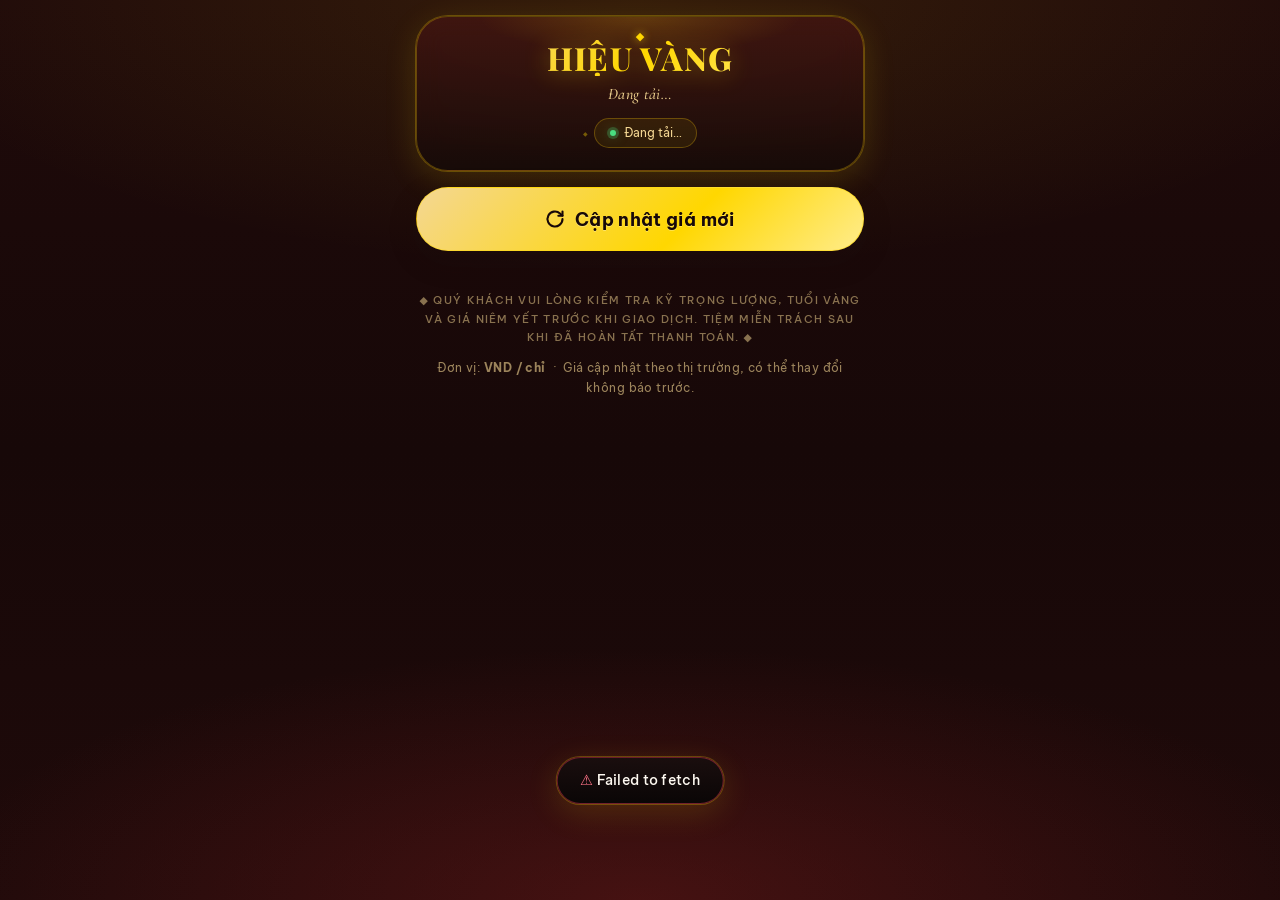
==== index.html @ 6af1dad2 "Initial commit: bảng giá vàng TV Đại Tín Co-Authored-By: Claude Sonnet 4.6 <noreply@anthropic.com>" ====
<!DOCTYPE html>
<html lang="vi">
<head>
  <meta charset="UTF-8">
  <meta name="viewport" content="width=device-width,initial-scale=1,viewport-fit=cover">
  <meta name="theme-color" content="#1A0E0E">
  <title>Bảng giá vàng</title>
  <link rel="preconnect" href="https://fonts.googleapis.com">
  <link rel="preconnect" href="https://fonts.gstatic.com" crossorigin>
  <link rel="stylesheet" href="https://fonts.googleapis.com/css2?family=Be+Vietnam+Pro:wght@400;500;600;700&family=Playfair+Display:wght@600;700;800;900&family=Lora:wght@500;600;700&family=Cormorant+Garamond:ital,wght@0,500;0,600;0,700;1,400;1,500;1,600&display=swap">
  <link rel="stylesheet" href="style.css">
  <style>
    /* Public refresh button — sticky, vừa tay */
    .public-refresh {
      position: sticky;
      bottom: 1rem;
      width: 100%;
      max-width: 480px;
      margin: 1rem auto 0;
      z-index: 5;
    }
    .public-refresh .btn {
      box-shadow: var(--shadow-lg);
    }
    .btn.is-loading svg { animation: spin 1s linear infinite; }
    .btn svg { width: 20px; height: 20px; }
  </style>
</head>
<body class="public-page">
  <div id="public-root" class="public">
    <header class="public__header">
      <h1 class="public__shop-name">HIỆU VÀNG</h1>
      <div class="public__tagline">Đang tải…</div>
      <div class="public__address"></div>
      <div class="public__updated">
        <span>Đang tải…</span>
      </div>
    </header>

    <main class="public__list">
      <!-- cards rendered by app.js -->
    </main>

    <div class="public-refresh">
      <button id="refresh-btn" class="btn btn--gold btn--xl" aria-label="Cập nhật giá">
        <svg viewBox="0 0 24 24" fill="none" stroke="currentColor" stroke-width="2.5" stroke-linecap="round" stroke-linejoin="round">
          <path d="M21 12a9 9 0 1 1-3-6.7L21 8"></path>
          <path d="M21 3v5h-5"></path>
        </svg>
        <span>Cập nhật giá mới</span>
      </button>
    </div>

    <footer class="public__footer">
      <p class="public__footer-disclaimer">
        ◆ QUÝ KHÁCH VUI LÒNG KIỂM TRA KỸ TRỌNG LƯỢNG, TUỔI VÀNG VÀ GIÁ NIÊM YẾT TRƯỚC KHI GIAO DỊCH. TIỆM MIỄN TRÁCH SAU KHI ĐÃ HOÀN TẤT THANH TOÁN. ◆
      </p>
      <p>Đơn vị: <strong>VND / chỉ</strong> &nbsp;·&nbsp; Giá cập nhật theo thị trường, có thể thay đổi không báo trước.</p>
    </footer>
  </div>

  <script src="config.js"></script>
  <script src="app.js"></script>
  <script>
    TiemVang.init('public');
  </script>
</body>
</html>
---- style.css ----
/* ===========================================================================
   TIỆM VÀNG — DESIGN TOKENS v2 (WOW edition)
   Style mix: Skeuomorphism gold + Bitcoin DeFi gradient + Exaggerated Minimalism
   Source: UI/UX Pro Max skill
   =========================================================================== */

:root {
  /* ---- Oxblood / Coal (đỏ nhẹ, OLED-friendly) ---- */
  --c-void:       #170808;       /* TV background base — oxblood subtle */
  --c-void-2:     #1F0A0A;       /* lifted void với red undertone */
  --c-coal:       #260D0D;       /* card base on dark */
  --c-onyx:       #2A1010;       /* burgundy hint */
  --c-burgundy:   #4A1414;
  --c-burgundy-glow: #7F1D1D;    /* deeper accent burgundy */

  /* ---- Metallic Gold (5-stop gradient palette) ---- */
  --c-gold-pale:    #F8E8C4;     /* highlight */
  --c-gold-light:   #F4D793;     /* champagne */
  --c-gold:         #FFD700;     /* pure gold */
  --c-gold-rich:    #DAA520;     /* deep gold */
  --c-gold-dark:    #8B6914;     /* burnished */
  --c-gold-shadow:  #4D3A0E;     /* shadow gold */
  --c-rose-gold:    #E8B4A0;     /* red gold accent */

  /* ---- Cream (light mode) ---- */
  --c-cream-50:   #FEF9F1;
  --c-cream-100:  #FAF3E0;
  --c-cream-200:  #F4E8C8;
  --c-ink-900:    #1A0E0E;
  --c-ink-600:    #57463E;
  --c-ink-400:    #8B7B71;

  /* ---- Buy / Sell (vibrant gradients on dark) ---- */
  --c-buy:           #10B981;
  --c-buy-bright:    #34D399;
  --c-buy-pale:      #6EE7B7;
  --c-buy-glow:      rgba(16, 185, 129, 0.45);
  --c-sell:          #F43F5E;
  --c-sell-bright:   #FB7185;
  --c-sell-pale:     #FCA5A5;
  --c-sell-glow:     rgba(244, 63, 94, 0.45);

  /* ---- Borders / surfaces ---- */
  --c-border-gold:   rgba(212, 165, 11, 0.35);
  --c-border-hairline: rgba(255, 215, 0, 0.18);
  --c-border-light:  #E8DCC0;

  /* ---- Spacing ---- */
  --s-1: 0.25rem; --s-2: 0.5rem; --s-3: 0.75rem; --s-4: 1rem;
  --s-5: 1.25rem; --s-6: 1.5rem; --s-8: 2rem; --s-10: 2.5rem;
  --s-12: 3rem; --s-16: 4rem;

  /* ---- Radii ---- */
  --r-sm: 6px; --r-md: 12px; --r-lg: 18px; --r-xl: 24px; --r-2xl: 32px;

  /* ---- Shadows ---- */
  --shadow-sm: 0 1px 2px rgba(26, 14, 14, 0.06);
  --shadow-md: 0 4px 12px rgba(26, 14, 14, 0.08);
  --shadow-lg: 0 10px 30px rgba(26, 14, 14, 0.18);
  --shadow-gold-soft: 0 0 0 1px rgba(255, 215, 0, 0.25), 0 8px 32px rgba(255, 215, 0, 0.15);
  --shadow-gold-strong: 0 0 0 1px rgba(255, 215, 0, 0.4), 0 0 60px rgba(255, 215, 0, 0.25);

  /* ---- Glows ---- */
  --glow-gold:  0 0 24px rgba(255, 215, 0, 0.35), 0 0 48px rgba(255, 215, 0, 0.15);
  --glow-buy:   0 0 24px var(--c-buy-glow);
  --glow-sell:  0 0 24px var(--c-sell-glow);

  /* ---- Motion ---- */
  --ease-out: cubic-bezier(0.16, 1, 0.3, 1);
  --ease-spring: cubic-bezier(0.34, 1.56, 0.64, 1);
  --t-fast: 150ms;
  --t-base: 240ms;
  --t-slow: 480ms;
}

/* ===========================================================================
   GOLD GRADIENT — reusable utility
   =========================================================================== */

.gold-text {
  background: linear-gradient(
    135deg,
    #F4D793 0%,
    #FFD700 25%,
    #DAA520 50%,
    #FFD700 75%,
    #F4D793 100%
  );
  background-size: 200% 200%;
  -webkit-background-clip: text;
  background-clip: text;
  -webkit-text-fill-color: transparent;
  color: transparent;
  animation: goldShimmer 8s ease-in-out infinite;
  filter: drop-shadow(0 2px 8px rgba(255, 215, 0, 0.25));
}

@keyframes goldShimmer {
  0%, 100% { background-position: 0% 50%; }
  50%      { background-position: 100% 50%; }
}

.gold-text-static {
  background: linear-gradient(180deg, #F8E8C4 0%, #FFD700 35%, #DAA520 70%, #8B6914 100%);
  -webkit-background-clip: text;
  background-clip: text;
  -webkit-text-fill-color: transparent;
  color: transparent;
}

.buy-text {
  background: linear-gradient(180deg, #6EE7B7 0%, #34D399 50%, #10B981 100%);
  -webkit-background-clip: text;
  background-clip: text;
  -webkit-text-fill-color: transparent;
  color: transparent;
  filter: drop-shadow(0 0 16px var(--c-buy-glow));
}
.sell-text {
  background: linear-gradient(180deg, #FCA5A5 0%, #FB7185 50%, #F43F5E 100%);
  -webkit-background-clip: text;
  background-clip: text;
  -webkit-text-fill-color: transparent;
  color: transparent;
  filter: drop-shadow(0 0 16px var(--c-sell-glow));
}

/* Filigree gold border — decorative */
.filigree {
  height: 1px;
  background: linear-gradient(
    90deg,
    transparent 0%,
    rgba(255, 215, 0, 0) 5%,
    rgba(255, 215, 0, 0.5) 25%,
    rgba(255, 215, 0, 0.8) 50%,
    rgba(255, 215, 0, 0.5) 75%,
    rgba(255, 215, 0, 0) 95%,
    transparent 100%
  );
  position: relative;
}
.filigree::before,
.filigree::after {
  content: "◆";
  position: absolute;
  top: 50%;
  transform: translateY(-50%);
  color: var(--c-gold);
  font-size: 0.6rem;
  text-shadow: 0 0 8px rgba(255, 215, 0, 0.6);
}
.filigree::before { left: calc(50% - 60px); }
.filigree::after  { left: calc(50% + 52px); }

/* ===========================================================================
   BASE
   =========================================================================== */

* { box-sizing: border-box; }
html { -webkit-text-size-adjust: 100%; }
body {
  margin: 0;
  font-family: "Be Vietnam Pro", system-ui, -apple-system, sans-serif;
  background: var(--c-void);
  color: var(--c-cream-50);
  font-feature-settings: "ss01", "cv11";
  -webkit-font-smoothing: antialiased;
  -moz-osx-font-smoothing: grayscale;
}

.font-display {
  font-family: "Cormorant Garamond", "Be Vietnam Pro", serif;
  letter-spacing: -0.01em;
}

.tabular {
  font-variant-numeric: tabular-nums;
  font-feature-settings: "tnum" 1;
}

/* ===========================================================================
   TV VIEW — luxury dark void + metallic gold drama
   =========================================================================== */

.tv {
  position: relative;
  min-height: 100vh;
  min-height: 100dvh;
  background:
    radial-gradient(ellipse 80% 60% at 50% 0%,   rgba(212, 165, 11, 0.10) 0%, transparent 50%),
    radial-gradient(ellipse 70% 45% at 50% 100%, rgba(127, 29, 29, 0.55) 0%, transparent 65%),
    radial-gradient(ellipse 30% 80% at 0% 50%,   rgba(74, 20, 20, 0.35) 0%, transparent 70%),
    radial-gradient(ellipse 30% 80% at 100% 50%, rgba(74, 20, 20, 0.35) 0%, transparent 70%),
    linear-gradient(180deg, #1F0A0A 0%, var(--c-void) 50%, #1F0A0A 100%);
  color: var(--c-cream-50);
  display: flex;
  flex-direction: column;
  /* sát top: ít padding-top, padding hai bên + bottom thoải mái */
  padding: clamp(0.3rem, 0.8vh, 0.8rem) clamp(1rem, 2.5vw, 2.5rem) clamp(1.2rem, 2.5vh, 2.5rem);
  overflow: hidden;
  isolation: isolate;
}

/* Subtle noise texture overlay for premium "film grain" feel */
.tv::before {
  content: "";
  position: absolute;
  inset: 0;
  background-image: url("data:image/svg+xml;utf8,<svg xmlns='http://www.w3.org/2000/svg' width='200' height='200'><filter id='n'><feTurbulence type='fractalNoise' baseFrequency='0.85' numOctaves='1' stitchTiles='stitch'/><feColorMatrix values='0 0 0 0 1  0 0 0 0 0.85  0 0 0 0 0.4  0 0 0 0.04 0'/></filter><rect width='200' height='200' filter='url(%23n)'/></svg>");
  opacity: 0.6;
  pointer-events: none;
  mix-blend-mode: overlay;
  z-index: -1;
}

/* Decorative gold filigree at top */
.tv::after {
  content: "";
  position: absolute;
  top: clamp(0.5rem, 1vw, 1rem);
  left: 8%;
  right: 8%;
  height: 1px;
  background: linear-gradient(90deg, transparent, rgba(255, 215, 0, 0.4) 50%, transparent);
  z-index: -1;
}

.tv__header {
  display: flex;
  align-items: flex-end;
  justify-content: center;
  padding: clamp(1.2rem, 2.5vh, 2.5rem) clamp(8rem, 14vw, 16rem) clamp(0.4rem, 0.8vh, 0.8rem);
  margin-bottom: clamp(0.3rem, 0.6vh, 0.6rem);
  position: relative;
}

.tv__header::after {
  content: "";
  position: absolute;
  left: 0; right: 0; bottom: 0;
  height: 1px;
  background: linear-gradient(
    90deg,
    transparent 0%,
    rgba(255, 215, 0, 0) 5%,
    rgba(255, 215, 0, 0.6) 50%,
    rgba(255, 215, 0, 0) 95%,
    transparent 100%
  );
}
.tv__header::before {
  content: "◆";
  position: absolute;
  bottom: -7px;
  left: 50%;
  transform: translateX(-50%);
  color: var(--c-gold);
  font-size: 0.85rem;
  background: var(--c-void);
  padding: 0 8px;
  text-shadow: 0 0 12px rgba(255, 215, 0, 0.7);
}

.tv__brand {
  display: flex;
  flex-direction: column;
  align-items: center;
  gap: clamp(0.1rem, 0.4vh, 0.4rem);
  text-align: center;
}
.tv__brand-text {
  display: flex;
  flex-direction: column;
  align-items: center;
  gap: clamp(0.1rem, 0.4vh, 0.4rem);
  position: relative;
}
/* Hào quang vàng phía sau tên hiệu */
.tv__brand-text::before {
  content: "";
  position: absolute;
  top: 50%; left: 50%;
  transform: translate(-50%, -50%);
  width: 110%;
  height: 130%;
  background: radial-gradient(ellipse 70% 60% at 50% 40%,
    rgba(255, 215, 0, 0.18) 0%,
    rgba(255, 180, 0, 0.08) 45%,
    transparent 75%);
  pointer-events: none;
  animation: brandHalo 4s ease-in-out infinite;
  z-index: -1;
}
@keyframes brandHalo {
  0%, 100% { opacity: 0.7; transform: translate(-50%, -50%) scale(1); }
  50%       { opacity: 1;   transform: translate(-50%, -50%) scale(1.08); }
}
.tv__logo {
  position: absolute;
  left: clamp(4rem, 8vw, 8rem);
  bottom: clamp(0.5rem, 1vh, 1rem);
  height: clamp(4.5rem, 8.5vw, 9.5rem);
  width: auto;
  filter: drop-shadow(0 0 18px rgba(255, 215, 0, 0.7))
          drop-shadow(0 0 40px rgba(255, 215, 0, 0.3))
          drop-shadow(0 3px 8px rgba(0,0,0,0.5));
  animation: logoFloat 4s ease-in-out infinite;
  transform-origin: center bottom;
}

@keyframes logoFloat {
  0%, 100% { transform: translateY(0px);
              filter: drop-shadow(0 0 18px rgba(255, 215, 0, 0.7))
                      drop-shadow(0 0 40px rgba(255, 215, 0, 0.3))
                      drop-shadow(0 3px 8px rgba(0,0,0,0.5)); }
  50%       { transform: translateY(-6px);
              filter: drop-shadow(0 0 28px rgba(255, 215, 0, 0.95))
                      drop-shadow(0 0 60px rgba(255, 215, 0, 0.45))
                      drop-shadow(0 8px 12px rgba(0,0,0,0.4)); }
}

/* Decorative ornament 2 bên tên hiệu */
.tv__brand-ornament {
  display: flex;
  align-items: center;
  gap: clamp(0.4rem, 1vw, 1.2rem);
  color: var(--c-gold);
  opacity: 0.6;
  margin-top: 0.05rem;
}
.tv__brand-ornament .line {
  width: clamp(30px, 6vw, 80px);
  height: 1px;
  background: linear-gradient(90deg, transparent, var(--c-gold) 50%, transparent);
}
.tv__brand-ornament .star {
  font-size: clamp(0.6rem, 0.8vw, 0.9rem);
  text-shadow: 0 0 8px rgba(255, 215, 0, 0.6);
  letter-spacing: 0.3em;
}

/* Address centered */
.tv__shop-address {
  justify-content: center;
}

.tv__shop-name {
  font-family: "Playfair Display", "Cormorant Garamond", Georgia, serif;
  font-size: clamp(1.6rem, 3.5vw, 4rem);
  font-weight: 800;
  line-height: 1;
  letter-spacing: 0.06em;
  text-transform: uppercase;
  font-feature-settings: "liga" 0, "dlig" 0;
  margin: 0;
  background: linear-gradient(135deg,
    #DAA520 0%,
    #FFD700 15%,
    #FFF8E1 28%,
    #E8B4A0 40%,
    #FFD700 52%,
    #FFFDE0 65%,
    #DAA520 75%,
    #FFD700 88%,
    #FFF8E1 100%);
  background-size: 300% 300%;
  -webkit-background-clip: text;
  background-clip: text;
  -webkit-text-fill-color: transparent;
  color: transparent;
  animation: shopNameColorShimmer 5s ease-in-out infinite;
  filter: drop-shadow(0 0 24px rgba(255, 215, 0, 0.9))
          drop-shadow(0 0 60px rgba(255, 215, 0, 0.45))
          drop-shadow(0 4px 12px rgba(0, 0, 0, 0.5));
}

@keyframes shopNameColorShimmer {
  0%   { background-position: 0% 50%; }
  50%  { background-position: 100% 50%; }
  100% { background-position: 0% 50%; }
}

/* Tagline marquee container */
.tv__shop-tagline {
  overflow: hidden;
  white-space: nowrap;
  width: clamp(12rem, 26vw, 30rem);
  mask-image: linear-gradient(90deg, transparent 0%, black 12%, black 88%, transparent 100%);
  -webkit-mask-image: linear-gradient(90deg, transparent 0%, black 12%, black 88%, transparent 100%);
  margin-top: 0;
}

.tv__tagline-inner {
  display: inline-block;
  white-space: nowrap;
  font-family: "Cormorant Garamond", serif;
  font-style: italic;
  color: var(--c-gold-pale);
  font-size: clamp(1rem, 1.55vw, 1.85rem);
  letter-spacing: 0.06em;
  font-weight: 600;
  text-shadow: 0 0 16px rgba(255, 215, 0, 0.35);
  animation: taglineMarquee 14s linear infinite;
}

@keyframes taglineMarquee {
  0%   { transform: translateX(0%); }
  100% { transform: translateX(-50%); }
}

/* Địa chỉ — nhỏ, sạch */
.tv__shop-address {
  font-family: "Be Vietnam Pro", sans-serif;
  font-size: clamp(0.75rem, 1vw, 1.1rem);
  letter-spacing: 0.16em;
  text-transform: uppercase;
  color: var(--c-gold-pale);
  font-weight: 500;
  opacity: 0.9;
  margin-top: 0.3rem;
  display: flex;
  align-items: center;
  gap: 0.5rem;
  text-shadow: 0 0 12px rgba(255, 215, 0, 0.25);
}
.tv__shop-address::before {
  content: "◆";
  color: var(--c-gold);
  font-size: 0.55em;
  opacity: 0.7;
}

/* Time clock — absolute góc phải dưới */
.tv__time {
  position: absolute;
  bottom: clamp(0.6rem, 1.2vw, 1.2rem);
  right: clamp(1.5rem, 4vw, 4rem);
  text-align: center;
  display: flex;
  flex-direction: column;
  align-items: center;
  gap: 0.2rem;
  padding: 0;
  white-space: nowrap;
}
.tv__time-ornament {
  display: none;
}
.tv__time .value {
  font-family: "Be Vietnam Pro", sans-serif;
  font-size: clamp(1.1rem, 1.6vw, 1.8rem);
  font-weight: 700;
  background: linear-gradient(180deg, #FFEC8B 0%, #FFD700 50%, #DAA520 100%);
  -webkit-background-clip: text;
  background-clip: text;
  -webkit-text-fill-color: transparent;
  font-variant-numeric: tabular-nums;
  filter: drop-shadow(0 0 10px rgba(255, 215, 0, 0.4));
  line-height: 1;
  letter-spacing: 0.05em;
  white-space: nowrap;
}
.tv__time .colon {
  animation: colonBlink 1s step-end infinite;
  -webkit-text-fill-color: #FFD700;
}
@keyframes colonBlink {
  0%, 100% { opacity: 1; }
  50%       { opacity: 0.1; }
}
.tv__time-seconds {
  font-family: "Be Vietnam Pro", sans-serif;
  font-size: 0.55em;
  font-variant-numeric: tabular-nums;
  color: var(--c-gold-light);
  opacity: 0.65;
  letter-spacing: 0.1em;
  vertical-align: super;
  margin-left: 0.15em;
}
.tv__time .label {
  font-family: "Lora", "Cormorant Garamond", serif;
  font-size: clamp(1.1rem, 1.8vw, 2rem);
  font-weight: 600;
  letter-spacing: 0.06em;
  color: var(--c-gold-pale);
  opacity: 0.95;
  text-shadow: 0 0 10px rgba(255, 215, 0, 0.3);
  line-height: 1;
  margin-top: 0.2rem;
  white-space: nowrap;
}

.tv__time-lunar {
  font-family: "Cormorant Garamond", serif;
  font-style: italic;
  font-size: clamp(1.3rem, 2.1vw, 2.4rem);
  font-weight: 700;
  color: var(--c-gold-light);
  opacity: 0.95;
  letter-spacing: 0.05em;
  white-space: nowrap;
  margin-top: 0.15rem;
  text-shadow: 0 0 10px rgba(255, 215, 0, 0.35);
}

/* Column headers — Mua vào / Bán ra centered + highlighted pill */
.tv__col-headers {
  display: grid;
  grid-template-columns: minmax(0, 1.5fr) minmax(0, 0.8fr) minmax(0, 0.8fr);
  column-gap: clamp(1rem, 3vw, 3rem);
  padding: 0 clamp(1.5rem, 3vw, 3rem) 0 clamp(0.5rem, 1.5vw, 1.5rem);
  margin-bottom: clamp(0.3rem, 0.6vh, 0.6rem);
  align-items: center;
}

.tv__col-headers > *:nth-child(1) {
  font-size: clamp(0.75rem, 1.05vw, 1.15rem);
  text-transform: uppercase;
  letter-spacing: 0.25em;
  color: var(--c-gold-light);
  opacity: 0.55;
  font-weight: 500;
}
.tv__col-headers .col-title {
  font-family: "Playfair Display", Georgia, serif;
  font-size: clamp(1.4rem, 2.6vw, 3rem);
  font-weight: 800;
  letter-spacing: 0.2em;
  text-transform: uppercase;
  opacity: 1;
  background: linear-gradient(135deg, #FFF5D6 0%, #FFD700 25%, #FFEC8B 50%, #DAA520 75%, #FFF5D6 100%);
  background-size: 200% 200%;
  -webkit-background-clip: text;
  background-clip: text;
  -webkit-text-fill-color: transparent;
  filter: drop-shadow(0 0 20px rgba(255, 215, 0, 0.8)) drop-shadow(0 2px 8px rgba(255, 215, 0, 0.4));
  animation: goldShimmer 5s ease-in-out infinite;
  text-shadow: none;
}

/* Mua vào / Bán ra — pill highlight centered */
.tv__col-headers .col-pill {
  display: flex;
  align-items: center;
  justify-content: center;
  font-family: "Be Vietnam Pro", sans-serif;
  font-size: clamp(0.95rem, 1.45vw, 1.55rem);
  font-weight: 700;
  text-transform: uppercase;
  letter-spacing: 0.22em;
  padding: clamp(0.25rem, 0.6vw, 0.6rem) clamp(0.5rem, 1vw, 1.1rem);
  border-radius: 999px;
  position: relative;
  overflow: hidden;
}
.tv__col-headers .col-pill::before {
  content: "";
  position: absolute;
  inset: 0;
  opacity: 0.15;
  background: currentColor;
}
.tv__col-headers .col-pill--buy {
  color: var(--c-buy-bright);
  box-shadow: 0 0 24px rgba(52, 211, 153, 0.35),
              inset 0 0 0 1.5px rgba(52, 211, 153, 0.55);
}
.tv__col-headers .col-pill--sell {
  color: var(--c-sell-bright);
  box-shadow: 0 0 24px rgba(251, 113, 133, 0.35),
              inset 0 0 0 1.5px rgba(251, 113, 133, 0.55);
}

/* Rows */
.tv__rows {
  flex: 1;
  display: grid;
  gap: clamp(0.2rem, 0.5vh, 0.5rem);
  align-content: stretch;
}

.tv__row {
  display: grid;
  grid-template-columns: minmax(0, 1.5fr) minmax(0, 0.8fr) minmax(0, 0.8fr);
  column-gap: clamp(1rem, 3vw, 3rem);
  align-items: center;
  padding: clamp(0.35rem, 1vh, 1rem) clamp(1.5rem, 3vw, 3rem) clamp(0.35rem, 1vh, 1rem) clamp(0.5rem, 1.5vw, 1.5rem);
  border-radius: var(--r-md);
  position: relative;
  transition: background var(--t-slow) var(--ease-out);
}
/* Vertical separator between buy/sell cells */
.tv__row > .tv__price-cell:last-child {
  border-left: 1px solid rgba(255, 215, 0, 0.12);
}
/* Alternating rows + subtle gold tint */
.tv__row:nth-child(odd) {
  background: linear-gradient(90deg,
    rgba(212, 165, 11, 0.04) 0%,
    rgba(212, 165, 11, 0.08) 50%,
    rgba(212, 165, 11, 0.04) 100%);
  border: 1px solid rgba(255, 215, 0, 0.06);
}
.tv__row:nth-child(even) {
  border: 1px solid rgba(255, 215, 0, 0.03);
}

/* Wrapper: icon + name */
.tv__product {
  display: flex;
  align-items: center;
  gap: clamp(0.6rem, 1.4vw, 1.5rem);
  min-width: 0;
}
.tv__product-icon {
  flex: 0 0 auto;
  width: clamp(40px, 4vw, 72px);
  height: clamp(40px, 4vw, 72px);
  color: var(--c-gold);
  filter: drop-shadow(0 0 12px rgba(255, 215, 0, 0.35));
  display: flex;
  align-items: center;
  justify-content: center;
}
.tv__product-icon svg { width: 100%; height: 100%; }
.tv__product-info { min-width: 0; }

/* Lora — Vietnamese-safe luxury serif, render OK cho cả caps + mixed */
.tv__product-name {
  font-family: "Times New Roman", Times, serif;
  font-size: clamp(1.5rem, 2.6vw, 3rem);
  font-weight: 600;
  color: var(--c-cream-50);
  line-height: 1.1;
  letter-spacing: 0.005em;
  font-feature-settings: "liga" 0;
}
.tv__product-unit {
  display: block;
  font-family: "Be Vietnam Pro", sans-serif;
  font-size: clamp(0.75rem, 0.95vw, 1.05rem);
  color: var(--c-gold-light);
  font-weight: 400;
  letter-spacing: 0.12em;
  text-transform: uppercase;
  opacity: 0.6;
}

.tv__price-cell {
  display: flex;
  flex-direction: column;
  align-items: center;
  gap: 0.1rem;
}

/* Prices — fit full 9-digit number "7.850.000" */
.tv__price {
  font-family: "Be Vietnam Pro", sans-serif;
  font-variant-numeric: tabular-nums;
  font-feature-settings: "tnum" 1;
  font-size: clamp(1.6rem, 3.2vw, 4.2rem);
  font-weight: 700;
  text-align: center;
  line-height: 1;
  letter-spacing: -0.015em;
  -webkit-background-clip: text;
  background-clip: text;
  -webkit-text-fill-color: transparent;
}
.tv__price--buy {
  background-image: linear-gradient(180deg, #6EE7B7 0%, #34D399 45%, #10B981 100%);
  filter: drop-shadow(0 0 18px var(--c-buy-glow));
}
.tv__price--sell {
  background-image: linear-gradient(180deg, #FCA5A5 0%, #FB7185 45%, #F43F5E 100%);
  filter: drop-shadow(0 0 18px var(--c-sell-glow));
}

.tv__price.flash {
  animation: priceFlash 1s var(--ease-out);
}
@keyframes priceFlash {
  0%   { transform: scale(1); }
  20%  { transform: scale(1.06); filter: drop-shadow(0 0 32px rgba(255, 215, 0, 0.6)); }
  100% { transform: scale(1); }
}

.tv__footer {
  margin-top: clamp(0.3rem, 0.8vh, 0.8rem);
  padding-top: clamp(0.3rem, 0.8vh, 0.8rem);
  display: flex;
  flex-direction: column;
  gap: clamp(0.25rem, 0.6vh, 0.6rem);
  color: var(--c-gold-pale);
  font-size: clamp(0.85rem, 1.1vw, 1.2rem);
  letter-spacing: 0.06em;
  position: relative;
  opacity: 0.9;
  font-weight: 500;
  text-shadow: 0 0 10px rgba(255, 215, 0, 0.2);
}
.tv__footer-row {
  display: flex;
  justify-content: space-between;
  align-items: center;
  padding-right: clamp(3rem, 6vw, 7rem);
}
.tv__footer-disclaimer {
  overflow: hidden;
  white-space: nowrap;
  font-size: clamp(0.85rem, 1.3vw, 1.45rem);
  letter-spacing: 0.14em;
  font-weight: 700;
  padding: clamp(0.2rem, 0.4vh, 0.4rem) 0;
  border-radius: 6px;
  background: rgba(255, 215, 0, 0.07);
  border: 1px solid rgba(255, 215, 0, 0.28);
  animation: disclaimerGlow 3s ease-in-out infinite;
}

@keyframes disclaimerGlow {
  0%, 100% { box-shadow: 0 0 10px rgba(255, 215, 0, 0.08) inset,
                          0 0 10px rgba(255, 215, 0, 0.12);
              border-color: rgba(255, 215, 0, 0.28); }
  50%       { box-shadow: 0 0 24px rgba(255, 215, 0, 0.22) inset,
                          0 0 28px rgba(255, 215, 0, 0.32);
              border-color: rgba(255, 215, 0, 0.6); }
}

.tv__disclaimer-inner {
  display: inline-block;
  white-space: nowrap;
  padding: 0 1rem;
  background: linear-gradient(90deg,
    #F4D793 0%, #FFD700 20%, #FFEC8B 40%, #DAA520 60%, #FFD700 80%, #F4D793 100%);
  background-size: 200% 100%;
  -webkit-background-clip: text;
  background-clip: text;
  -webkit-text-fill-color: transparent;
  color: transparent;
  filter: drop-shadow(0 0 8px rgba(255, 215, 0, 0.6));
  animation: disclaimerScroll 22s linear infinite,
             disclaimerShimmer 4s ease-in-out infinite;
}

@keyframes disclaimerScroll {
  0%   { transform: translateX(0); }
  100% { transform: translateX(-50%); }
}

@keyframes disclaimerShimmer {
  0%, 100% { background-position: 0% 0%; }
  50%       { background-position: 100% 0%; }
}
.tv__footer-thankyou {
  font-size: clamp(0.85rem, 1.3vw, 1.4rem);
  letter-spacing: 0.22em;
  font-weight: 800;
  background: linear-gradient(135deg, #F4D793 0%, #FFD700 40%, #FFEC8B 65%, #DAA520 100%);
  -webkit-background-clip: text;
  background-clip: text;
  -webkit-text-fill-color: transparent;
  filter: drop-shadow(0 0 10px rgba(255, 215, 0, 0.6));
}
.tv__footer::before {
  content: "";
  position: absolute;
  top: 0; left: 0; right: 0;
  height: 1px;
  background: linear-gradient(90deg,
    transparent, rgba(255, 215, 0, 0.4) 50%, transparent);
}
.tv__footer .updated {
  display: inline-flex;
  align-items: center;
  gap: 0.5rem;
}
.tv__footer .updated::before {
  content: "";
  width: 8px; height: 8px; border-radius: 999px;
  background: var(--c-gold);
  box-shadow: 0 0 0 4px rgba(255, 215, 0, 0.2),
              0 0 12px rgba(255, 215, 0, 0.5);
  animation: pulseGold 2.5s ease-in-out infinite;
}

@keyframes pulseGold {
  0%, 100% { opacity: 1; transform: scale(1); }
  50%      { opacity: 0.5; transform: scale(0.85); }
}

/* ===========================================================================
   PUBLIC VIEW — luxury dark mobile cards
   =========================================================================== */

.public {
  max-width: 480px;
  margin: 0 auto;
  padding: 1rem 1rem 6rem;
  position: relative;
  isolation: isolate;
}

/* Background ambient gradient on body — oxblood + gold halo */
body.public-page {
  background:
    radial-gradient(ellipse 100% 50% at 50% 0%,   rgba(212, 165, 11, 0.12) 0%, transparent 60%),
    radial-gradient(ellipse 80% 40% at 50% 100%,  rgba(127, 29, 29, 0.40) 0%, transparent 70%),
    linear-gradient(180deg, #1F0A0A 0%, var(--c-void) 50%, #1F0A0A 100%);
  min-height: 100vh;
  min-height: 100dvh;
}

.public__header {
  text-align: center;
  padding: clamp(0.9rem, 2.5vh, 2rem) 1rem clamp(1rem, 2.5vh, 2.25rem);
  margin: 0 0 clamp(0.75rem, 1.5vh, 1.5rem);
  border-radius: var(--r-2xl);
  position: relative;
  overflow: hidden;
  background: linear-gradient(180deg,
    rgba(74, 20, 20, 0.6) 0%,
    rgba(15, 8, 8, 0.6) 100%);
  border: 1px solid var(--c-border-gold);
  box-shadow: var(--shadow-gold-soft);
  backdrop-filter: blur(12px);
  -webkit-backdrop-filter: blur(12px);
}
.public__header::before {
  content: "";
  position: absolute;
  inset: 0;
  background:
    radial-gradient(ellipse 60% 40% at 50% 0%, rgba(255, 215, 0, 0.18) 0%, transparent 60%);
  pointer-events: none;
}
.public__header::after {
  content: "◆";
  position: absolute;
  top: 12px;
  left: 50%;
  transform: translateX(-50%);
  color: var(--c-gold);
  font-size: 0.7rem;
  text-shadow: 0 0 8px rgba(255, 215, 0, 0.7);
}

.public__shop-name {
  font-family: "Playfair Display", "Cormorant Garamond", Georgia, serif;
  font-size: clamp(1.5rem, 4vh, 2rem);
  font-weight: 800;
  letter-spacing: 0.04em;
  text-transform: uppercase;
  font-feature-settings: "liga" 0, "dlig" 0;
  margin: 0;
  position: relative;
  background: linear-gradient(135deg,
    #F4D793 0%, #FFD700 25%, #FFEC8B 50%, #DAA520 75%, #F4D793 100%);
  background-size: 200% 200%;
  -webkit-background-clip: text;
  background-clip: text;
  -webkit-text-fill-color: transparent;
  animation: goldShimmer 6s ease-in-out infinite;
  filter: drop-shadow(0 2px 12px rgba(255, 215, 0, 0.4));
  line-height: 1.15;
}

.public__tagline {
  font-family: "Cormorant Garamond", serif;
  font-style: italic;
  font-size: 1rem;
  letter-spacing: 0.02em;
  color: var(--c-gold-light);
  margin-top: clamp(0.25rem, 1vh, 0.5rem);
  position: relative;
  opacity: 0.95;
  font-weight: 500;
}

.public__address {
  font-family: "Be Vietnam Pro", sans-serif;
  font-size: 0.7rem;
  text-transform: uppercase;
  letter-spacing: 0.18em;
  color: var(--c-gold-light);
  margin-top: clamp(0.1rem, 0.4vh, 0.4rem);
  position: relative;
  opacity: 0.55;
  font-weight: 400;
  display: inline-flex;
  align-items: center;
  gap: 0.45rem;
}
.public__address::before {
  content: "◆";
  color: var(--c-gold);
  font-size: 0.55em;
  opacity: 0.7;
}
.public__updated {
  display: inline-flex;
  align-items: center;
  gap: 0.5rem;
  font-size: 0.78rem;
  color: var(--c-gold-light);
  background: rgba(255, 215, 0, 0.08);
  border: 1px solid var(--c-border-gold);
  padding: 0.4rem 0.9rem;
  border-radius: 999px;
  margin-top: clamp(0.5rem, 1.5vh, 1rem);
  position: relative;
}
.public__updated::before {
  content: "";
  width: 6px; height: 6px; border-radius: 999px;
  background: #4ADE80;
  box-shadow: 0 0 0 3px rgba(74, 222, 128, 0.25), 0 0 12px rgba(74, 222, 128, 0.5);
  animation: pulse 2s infinite;
}

@keyframes pulse {
  0%, 100% { opacity: 1; }
  50% { opacity: 0.4; }
}

/* Cards — dark luxe with gold border */
.card {
  background: linear-gradient(180deg,
    rgba(26, 14, 14, 0.8) 0%,
    rgba(15, 8, 8, 0.9) 100%);
  border: 1px solid var(--c-border-gold);
  border-radius: var(--r-lg);
  padding: 1.1rem 1.15rem;
  margin-bottom: 0.85rem;
  box-shadow: 0 4px 24px rgba(0, 0, 0, 0.3),
              inset 0 1px 0 rgba(255, 215, 0, 0.06);
  position: relative;
  overflow: hidden;
  backdrop-filter: blur(8px);
  -webkit-backdrop-filter: blur(8px);
}
.card::before {
  content: "";
  position: absolute;
  top: 0; left: 0; right: 0;
  height: 1px;
  background: linear-gradient(90deg,
    transparent, rgba(255, 215, 0, 0.5) 50%, transparent);
}

/* Card head với icon */
.card__head {
  display: flex;
  align-items: center;
  gap: 0.85rem;
  margin-bottom: 0.85rem;
}
.card__icon {
  flex: 0 0 auto;
  width: 38px;
  height: 38px;
  color: var(--c-gold);
  filter: drop-shadow(0 0 8px rgba(255, 215, 0, 0.3));
}
.card__icon svg { width: 100%; height: 100%; }
.card__head-text { min-width: 0; }

.card__title {
  font-family: "Lora", "Cormorant Garamond", Georgia, serif;
  font-size: 1.35rem;
  font-weight: 600;
  margin: 0;
  color: var(--c-cream-50);
  line-height: 1.15;
  letter-spacing: 0.005em;
  font-feature-settings: "liga" 0;
}
.card__unit {
  font-size: 0.65rem;
  text-transform: uppercase;
  letter-spacing: 0.16em;
  color: var(--c-gold-light);
  margin: 0.25rem 0 0;
  opacity: 0.6;
  font-family: "Be Vietnam Pro", sans-serif;
}

.price-row {
  display: grid;
  grid-template-columns: 1fr 1fr;
  gap: 0.6rem;
}
.price-row__cell {
  background: rgba(255, 215, 0, 0.04);
  border: 1px solid rgba(255, 215, 0, 0.12);
  border-radius: var(--r-md);
  padding: 0.7rem 0.85rem;
}
.price-row__label {
  font-size: 0.65rem;
  text-transform: uppercase;
  letter-spacing: 0.2em;
  color: var(--c-gold-light);
  font-weight: 500;
  opacity: 0.75;
}
.price-row__value {
  font-size: 1.5rem;
  font-weight: 800;
  font-variant-numeric: tabular-nums;
  margin-top: 0.25rem;
  letter-spacing: -0.02em;
  -webkit-background-clip: text;
  background-clip: text;
  -webkit-text-fill-color: transparent;
}
.price-row__value--buy {
  background-image: linear-gradient(180deg, #6EE7B7, #34D399 60%, #10B981);
  filter: drop-shadow(0 0 10px var(--c-buy-glow));
}
.price-row__value--sell {
  background-image: linear-gradient(180deg, #FCA5A5, #FB7185 60%, #F43F5E);
  filter: drop-shadow(0 0 10px var(--c-sell-glow));
}

.public__footer {
  text-align: center;
  margin-top: 2.5rem;
  font-size: 0.72rem;
  color: var(--c-gold-light);
  line-height: 1.7;
  opacity: 0.6;
  letter-spacing: 0.04em;
}
.public__footer-disclaimer {
  font-size: 0.68rem;
  letter-spacing: 0.12em;
  opacity: 0.85;
  margin-bottom: 0.6rem;
  font-weight: 500;
}

/* ===========================================================================
   SHARED — Buttons, toasts
   =========================================================================== */

.btn {
  display: inline-flex;
  align-items: center;
  justify-content: center;
  gap: 0.6rem;
  font-family: inherit;
  font-weight: 600;
  font-size: 1rem;
  min-height: 56px;
  padding: 0 1.5rem;
  border-radius: 999px;
  border: 1px solid transparent;
  cursor: pointer;
  transition: transform var(--t-fast) var(--ease-out),
              box-shadow var(--t-fast) var(--ease-out),
              filter var(--t-fast) var(--ease-out);
  -webkit-tap-highlight-color: transparent;
  user-select: none;
  width: 100%;
  letter-spacing: 0.02em;
}
.btn:active { transform: scale(0.97); }

.btn--gold {
  background: linear-gradient(135deg,
    #F4D793 0%, #FFD700 30%, #FFEC8B 50%, #DAA520 80%, #B8860B 100%);
  background-size: 200% 200%;
  color: var(--c-void);
  border: 1px solid rgba(255, 215, 0, 0.5);
  box-shadow:
    0 8px 24px rgba(255, 215, 0, 0.25),
    inset 0 1px 0 rgba(255, 255, 255, 0.4),
    inset 0 -2px 4px rgba(139, 105, 20, 0.3);
  text-shadow: 0 1px 0 rgba(255, 255, 255, 0.3);
  font-weight: 700;
}
.btn--gold:hover {
  background-position: 100% 100%;
  box-shadow:
    0 12px 36px rgba(255, 215, 0, 0.4),
    inset 0 1px 0 rgba(255, 255, 255, 0.5),
    inset 0 -2px 4px rgba(139, 105, 20, 0.3);
  filter: brightness(1.05);
}

.btn--xl { min-height: 64px; font-size: 1.1rem; }

.btn.is-loading svg { animation: spin 1s linear infinite; }
.btn svg { width: 20px; height: 20px; }

.spinner {
  width: 18px;
  height: 18px;
  border: 2px solid currentColor;
  border-right-color: transparent;
  border-radius: 50%;
  animation: spin 0.7s linear infinite;
}
@keyframes spin { to { transform: rotate(360deg); } }

/* Toast */
.toast {
  position: fixed;
  left: 50%;
  bottom: 6rem;
  transform: translateX(-50%) translateY(20px);
  background: linear-gradient(180deg, #1A0E0E, #0A0606);
  color: var(--c-cream-50);
  padding: 0.85rem 1.4rem;
  border-radius: 999px;
  font-weight: 500;
  font-size: 0.9rem;
  box-shadow: var(--shadow-gold-soft);
  border: 1px solid var(--c-border-gold);
  opacity: 0;
  pointer-events: none;
  z-index: 200;
  transition: opacity var(--t-base), transform var(--t-base);
  max-width: 90vw;
  letter-spacing: 0.02em;
}
.toast.show {
  opacity: 1;
  transform: translateX(-50%) translateY(0);
}
.toast--success { border-color: rgba(52, 211, 153, 0.4); }
.toast--success::before {
  content: "✓ ";
  color: var(--c-buy-bright);
  font-weight: 700;
}
.toast--error { border-color: rgba(244, 63, 94, 0.4); }
.toast--error::before {
  content: "⚠ ";
  color: var(--c-sell-bright);
  font-weight: 700;
}

/* Reduced motion */
@media (prefers-reduced-motion: reduce) {
  *, *::before, *::after {
    animation-duration: 0.01ms !important;
    transition-duration: 0.01ms !important;
  }
  .gold-text, .tv__shop-name, .public__shop-name { animation: none !important; }
}
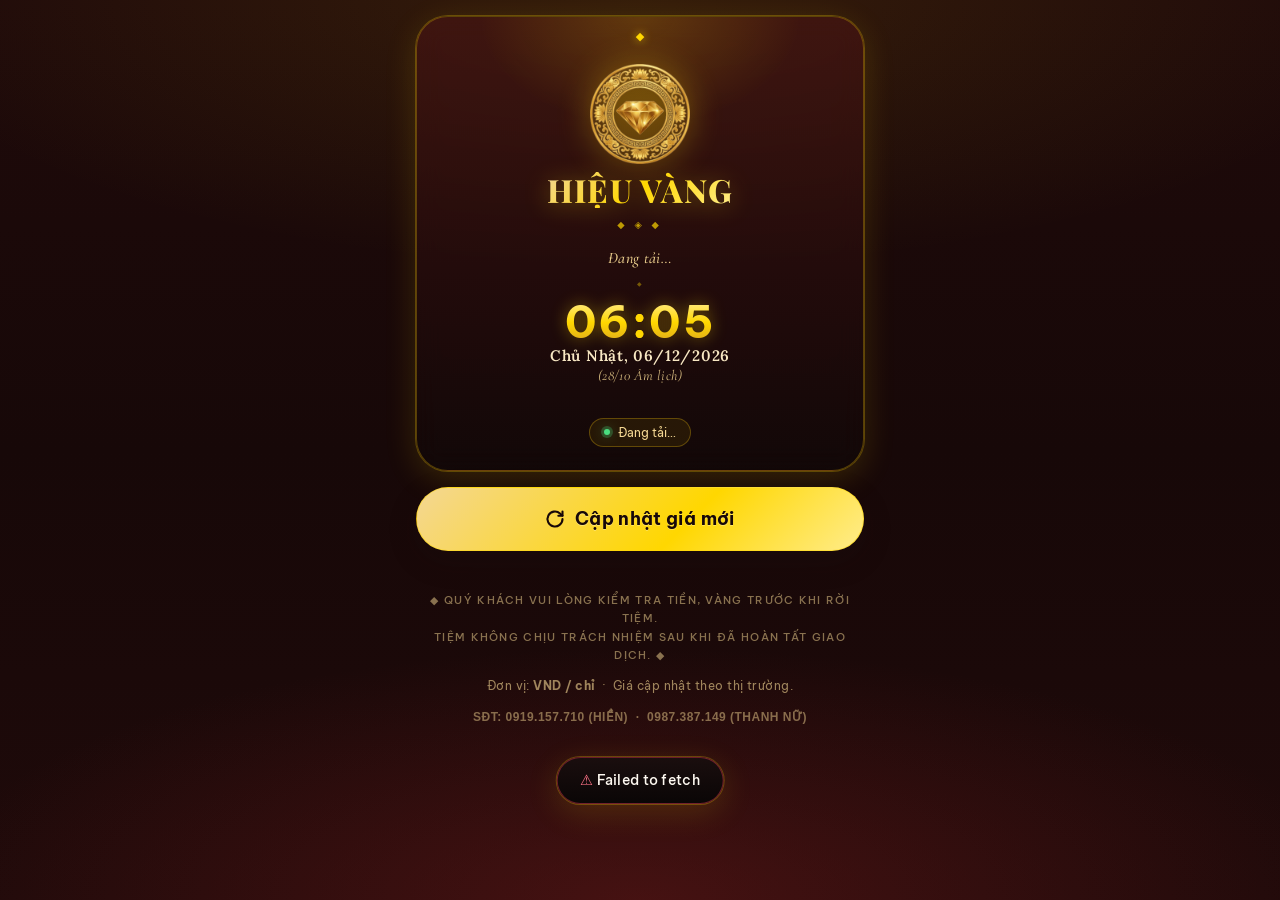
==== commit e4aae522: "Tối ưu index.html cho mobile: đồng hồ, âm lịch, fix layout vỡ Co-Authored-By: Claude Sonnet 4.6 <nor" ====
--- a/index.html
+++ b/index.html
@@ -4,34 +4,140 @@
   <meta charset="UTF-8">
   <meta name="viewport" content="width=device-width,initial-scale=1,viewport-fit=cover">
   <meta name="theme-color" content="#1A0E0E">
-  <title>Bảng giá vàng</title>
+  <title>Bảng giá vàng — Đại Tín</title>
   <link rel="preconnect" href="https://fonts.googleapis.com">
   <link rel="preconnect" href="https://fonts.gstatic.com" crossorigin>
   <link rel="stylesheet" href="https://fonts.googleapis.com/css2?family=Be+Vietnam+Pro:wght@400;500;600;700&family=Playfair+Display:wght@600;700;800;900&family=Lora:wght@500;600;700&family=Cormorant+Garamond:ital,wght@0,500;0,600;0,700;1,400;1,500;1,600&display=swap">
   <link rel="stylesheet" href="style.css">
   <style>
-    /* Public refresh button — sticky, vừa tay */
-    .public-refresh {
+    /* ── Mobile-specific overrides ── */
+    body.public-page {
+      padding-bottom: env(safe-area-inset-bottom);
+    }
+
+    /* Header logo + brand */
+    .mob__hero {
+      display: flex;
+      flex-direction: column;
+      align-items: center;
+      gap: 0.5rem;
+      padding: clamp(1rem, 4vw, 1.5rem) 1rem clamp(0.75rem, 3vw, 1.25rem);
+      text-align: center;
+      position: relative;
+    }
+    .mob__logo {
+      width: clamp(72px, 20vw, 100px);
+      height: clamp(72px, 20vw, 100px);
+      object-fit: contain;
+      filter: drop-shadow(0 0 16px rgba(255, 215, 0, 0.45));
+      animation: floatLogo 4s ease-in-out infinite;
+    }
+    @keyframes floatLogo {
+      0%, 100% { transform: translateY(0); }
+      50%       { transform: translateY(-5px); }
+    }
+    .mob__ornament {
+      font-size: 0.6rem;
+      letter-spacing: 0.4em;
+      color: var(--c-gold);
+      opacity: 0.7;
+      margin: 0.1rem 0;
+    }
+
+    /* Clock + date + lunar */
+    .mob__clock {
+      display: flex;
+      flex-direction: column;
+      align-items: center;
+      gap: 0.1rem;
+      margin-top: 0.25rem;
+    }
+    .mob__clock-time {
+      font-family: "Be Vietnam Pro", sans-serif;
+      font-size: clamp(2rem, 8vw, 2.8rem);
+      font-weight: 700;
+      font-variant-numeric: tabular-nums;
+      letter-spacing: 0.04em;
+      line-height: 1;
+      background: linear-gradient(180deg, #FFEC8B 0%, #FFD700 50%, #DAA520 100%);
+      -webkit-background-clip: text;
+      background-clip: text;
+      -webkit-text-fill-color: transparent;
+      filter: drop-shadow(0 0 8px rgba(255, 215, 0, 0.4));
+    }
+    .mob__clock-time .colon {
+      animation: colonBlink 1s step-end infinite;
+      -webkit-text-fill-color: #FFD700;
+    }
+    @keyframes colonBlink {
+      0%, 100% { opacity: 1; }
+      50%       { opacity: 0.1; }
+    }
+    .mob__clock-date {
+      font-family: "Lora", serif;
+      font-size: clamp(0.78rem, 3vw, 0.95rem);
+      font-weight: 600;
+      color: var(--c-gold-pale);
+      letter-spacing: 0.05em;
+    }
+    .mob__clock-lunar {
+      font-family: "Cormorant Garamond", serif;
+      font-style: italic;
+      font-size: clamp(0.75rem, 2.8vw, 0.9rem);
+      color: var(--c-gold-light);
+      opacity: 0.85;
+      letter-spacing: 0.04em;
+    }
+
+    /* Refresh button — sticky bottom */
+    .mob__refresh {
       position: sticky;
-      bottom: 1rem;
+      bottom: calc(1rem + env(safe-area-inset-bottom));
       width: 100%;
       max-width: 480px;
       margin: 1rem auto 0;
       z-index: 5;
     }
-    .public-refresh .btn {
+    .mob__refresh .btn {
       box-shadow: var(--shadow-lg);
     }
     .btn.is-loading svg { animation: spin 1s linear infinite; }
     .btn svg { width: 20px; height: 20px; }
+
+    /* SĐT info in footer */
+    .mob__contact {
+      font-family: "Be Vietnam Pro", sans-serif;
+      font-size: 0.75rem;
+      font-weight: 600;
+      color: var(--c-gold-light);
+      letter-spacing: 0.04em;
+      opacity: 0.8;
+      margin-top: 0.4rem;
+      word-break: break-word;
+      overflow-wrap: break-word;
+    }
   </style>
 </head>
 <body class="public-page">
   <div id="public-root" class="public">
+
     <header class="public__header">
-      <h1 class="public__shop-name">HIỆU VÀNG</h1>
-      <div class="public__tagline">Đang tải…</div>
-      <div class="public__address"></div>
+      <div class="mob__hero">
+        <img class="mob__logo" src="logo-dai-tin2.png" alt="Logo Đại Tín">
+        <h1 class="public__shop-name">HIỆU VÀNG</h1>
+        <div class="mob__ornament">◆ ◈ ◆</div>
+        <div class="public__tagline">Đang tải…</div>
+        <div class="public__address"></div>
+
+        <div class="mob__clock">
+          <div class="mob__clock-time">
+            <span class="hh">--</span><span class="colon">:</span><span class="mm">--</span>
+          </div>
+          <div class="mob__clock-date">—</div>
+          <div class="mob__clock-lunar">—</div>
+        </div>
+      </div>
+
       <div class="public__updated">
         <span>Đang tải…</span>
       </div>
@@ -41,7 +147,7 @@
       <!-- cards rendered by app.js -->
     </main>
 
-    <div class="public-refresh">
+    <div class="mob__refresh">
       <button id="refresh-btn" class="btn btn--gold btn--xl" aria-label="Cập nhật giá">
         <svg viewBox="0 0 24 24" fill="none" stroke="currentColor" stroke-width="2.5" stroke-linecap="round" stroke-linejoin="round">
           <path d="M21 12a9 9 0 1 1-3-6.7L21 8"></path>
@@ -53,9 +159,11 @@
 
     <footer class="public__footer">
       <p class="public__footer-disclaimer">
-        ◆ QUÝ KHÁCH VUI LÒNG KIỂM TRA KỸ TRỌNG LƯỢNG, TUỔI VÀNG VÀ GIÁ NIÊM YẾT TRƯỚC KHI GIAO DỊCH. TIỆM MIỄN TRÁCH SAU KHI ĐÃ HOÀN TẤT THANH TOÁN. ◆
+        ◆ QUÝ KHÁCH VUI LÒNG KIỂM TRA TIỀN, VÀNG TRƯỚC KHI RỜI TIỆM.<br>
+        TIỆM KHÔNG CHỊU TRÁCH NHIỆM SAU KHI ĐÃ HOÀN TẤT GIAO DỊCH. ◆
       </p>
-      <p>Đơn vị: <strong>VND / chỉ</strong> &nbsp;·&nbsp; Giá cập nhật theo thị trường, có thể thay đổi không báo trước.</p>
+      <p>Đơn vị: <strong>VND / chỉ</strong> &nbsp;·&nbsp; Giá cập nhật theo thị trường.</p>
+      <p class="mob__contact">SĐT: 0919.157.710 (HIỀN) &nbsp;·&nbsp; 0987.387.149 (THANH NỮ)</p>
     </footer>
   </div>
 
@@ -63,6 +171,32 @@
   <script src="app.js"></script>
   <script>
     TiemVang.init('public');
+
+    // Âm lịch (thuật toán Ho Ngoc Duc) — dùng lại từ tv.html
+    const TZ = 7;
+    function _jd(d,m,y){var a=Math.floor((14-m)/12),yy=y+4800-a,mm=m+12*a-3,j=d+Math.floor((153*mm+2)/5)+365*yy+Math.floor(yy/4)-Math.floor(yy/100)+Math.floor(yy/400)-32045;return j<2299161?d+Math.floor((153*mm+2)/5)+365*yy+Math.floor(yy/4)-32083:j;}
+    function _newMoon(k){var T=k/1236.85,T2=T*T,T3=T2*T,dr=Math.PI/180,Jd=2415020.75933+29.53058868*k+0.0001178*T2-0.000000155*T3+0.00033*Math.sin((166.56+132.87*T-0.009173*T2)*dr),M=359.2242+29.10535608*k-0.0000333*T2,Mp=306.0253+385.81691806*k+0.0107306*T2,F=21.2964+390.67050646*k-0.0016528*T2,C=(0.1734-0.000393*T)*Math.sin(M*dr)+0.0021*Math.sin(2*M*dr)-0.4068*Math.sin(Mp*dr)+0.0161*Math.sin(2*Mp*dr)-0.0051*Math.sin((M+Mp)*dr)-0.0074*Math.sin((M-Mp)*dr)+0.0104*Math.sin(2*F*dr),dt=T>=-11?-0.000278+0.000265*T+0.000262*T2:0.001+0.000839*T+0.0002261*T2;return Math.floor(Jd+C-dt+0.5+TZ/24);}
+    function _sunLng(jdn){var T=(jdn-2451545.5-TZ/24)/36525,T2=T*T,dr=Math.PI/180,M=357.5291+35999.0503*T-0.0001559*T2,L0=280.46645+36000.76983*T+0.0003032*T2,DL=(1.9146-0.004817*T-0.000014*T2)*Math.sin(M*dr)+(0.019993-0.000101*T)*Math.sin(2*M*dr)+0.00029*Math.sin(3*M*dr),L=(L0+DL)*dr;L-=2*Math.PI*Math.floor(L/(2*Math.PI));return Math.floor(L/Math.PI*6);}
+    function _m11(y){var off=_jd(31,12,y)-2415021,k=Math.floor(off/29.530588853),nm=_newMoon(k);return _sunLng(nm)>=9?_newMoon(k-1):nm;}
+    function _leapOff(a11){var k=Math.floor((a11-2415021.076998695)/29.530588853+0.5),i=1,arc=_sunLng(_newMoon(k+i)),last;do{last=arc;i++;arc=_sunLng(_newMoon(k+i));}while(arc!==last&&i<14);return i-1;}
+    function solar2Lunar(d,m,y){var jd=_jd(d,m,y),k=Math.floor((jd-2415021.076998695)/29.530588853),ms=_newMoon(k+1);ms>jd&&(ms=_newMoon(k));var a11=_m11(y),b11=a11,ly;a11>=ms?(ly=y,a11=_m11(y-1)):(ly=y+1,b11=_m11(y+1));var ld=jd-ms+1,diff=Math.floor((ms-a11)/29),lm=diff+11,leap=0;b11-a11>365&&(_leapOff(a11)<=diff?(lm=diff+10,diff===_leapOff(a11)&&(leap=1)):0);lm>12&&(lm-=12);lm>=11&&diff<4&&ly--;return[ld,lm,ly,leap];}
+
+    function tickClock() {
+      const now = new Date();
+      const hh    = document.querySelector('.mob__clock-time .hh');
+      const mm    = document.querySelector('.mob__clock-time .mm');
+      const date  = document.querySelector('.mob__clock-date');
+      const lunar = document.querySelector('.mob__clock-lunar');
+      if (hh) hh.textContent = String(now.getHours()).padStart(2, '0');
+      if (mm) mm.textContent = String(now.getMinutes()).padStart(2, '0');
+      if (date) date.textContent = now.toLocaleDateString('vi-VN', { weekday: 'long', day: '2-digit', month: '2-digit', year: 'numeric' });
+      if (lunar) {
+        const [ld, lm, , leap] = solar2Lunar(now.getDate(), now.getMonth()+1, now.getFullYear());
+        lunar.textContent = `(${String(ld).padStart(2,'0')}/${lm}${leap?' nhuận':''} Âm lịch)`;
+      }
+    }
+    tickClock();
+    setInterval(tickClock, 1000);
   </script>
 </body>
 </html>
--- a/style.css
+++ b/style.css
@@ -630,7 +630,7 @@
 /* Lora — Vietnamese-safe luxury serif, render OK cho cả caps + mixed */
 .tv__product-name {
   font-family: "Times New Roman", Times, serif;
-  font-size: clamp(1.5rem, 2.6vw, 3rem);
+  font-size: clamp(2rem, 3.6vw, 4rem);
   font-weight: 600;
   color: var(--c-cream-50);
   line-height: 1.1;
@@ -638,14 +638,18 @@
   font-feature-settings: "liga" 0;
 }
 .tv__product-unit {
-  display: block;
+  display: inline-block;
   font-family: "Be Vietnam Pro", sans-serif;
-  font-size: clamp(0.75rem, 0.95vw, 1.05rem);
-  color: var(--c-gold-light);
-  font-weight: 400;
-  letter-spacing: 0.12em;
+  font-size: clamp(0.95rem, 1.3vw, 1.4rem);
+  color: var(--c-gold-dark, #8B6914);
+  font-weight: 600;
+  letter-spacing: 0.1em;
   text-transform: uppercase;
-  opacity: 0.6;
+  background: rgba(255, 215, 0, 0.12);
+  border: 1px solid rgba(255, 215, 0, 0.25);
+  border-radius: 4px;
+  padding: 0.05em 0.45em;
+  opacity: 1;
 }
 
 .tv__price-cell {
@@ -883,7 +887,7 @@
   font-family: "Be Vietnam Pro", sans-serif;
   font-size: 0.7rem;
   text-transform: uppercase;
-  letter-spacing: 0.18em;
+  letter-spacing: 0.1em;
   color: var(--c-gold-light);
   margin-top: clamp(0.1rem, 0.4vh, 0.4rem);
   position: relative;
@@ -892,6 +896,10 @@
   display: inline-flex;
   align-items: center;
   gap: 0.45rem;
+  max-width: 100%;
+  flex-wrap: wrap;
+  justify-content: center;
+  word-break: break-word;
 }
 .public__address::before {
   content: "◆";
@@ -903,7 +911,7 @@
   display: inline-flex;
   align-items: center;
   gap: 0.5rem;
-  font-size: 0.78rem;
+  font-size: clamp(0.68rem, 2.5vw, 0.78rem);
   color: var(--c-gold-light);
   background: rgba(255, 215, 0, 0.08);
   border: 1px solid var(--c-border-gold);
@@ -911,6 +919,10 @@
   border-radius: 999px;
   margin-top: clamp(0.5rem, 1.5vh, 1rem);
   position: relative;
+  max-width: 100%;
+  white-space: nowrap;
+  overflow: hidden;
+  text-overflow: ellipsis;
 }
 .public__updated::before {
   content: "";
@@ -1007,11 +1019,12 @@
   opacity: 0.75;
 }
 .price-row__value {
-  font-size: 1.5rem;
+  font-size: clamp(1.1rem, 4vw, 1.5rem);
   font-weight: 800;
   font-variant-numeric: tabular-nums;
   margin-top: 0.25rem;
   letter-spacing: -0.02em;
+  word-break: break-all;
   -webkit-background-clip: text;
   background-clip: text;
   -webkit-text-fill-color: transparent;
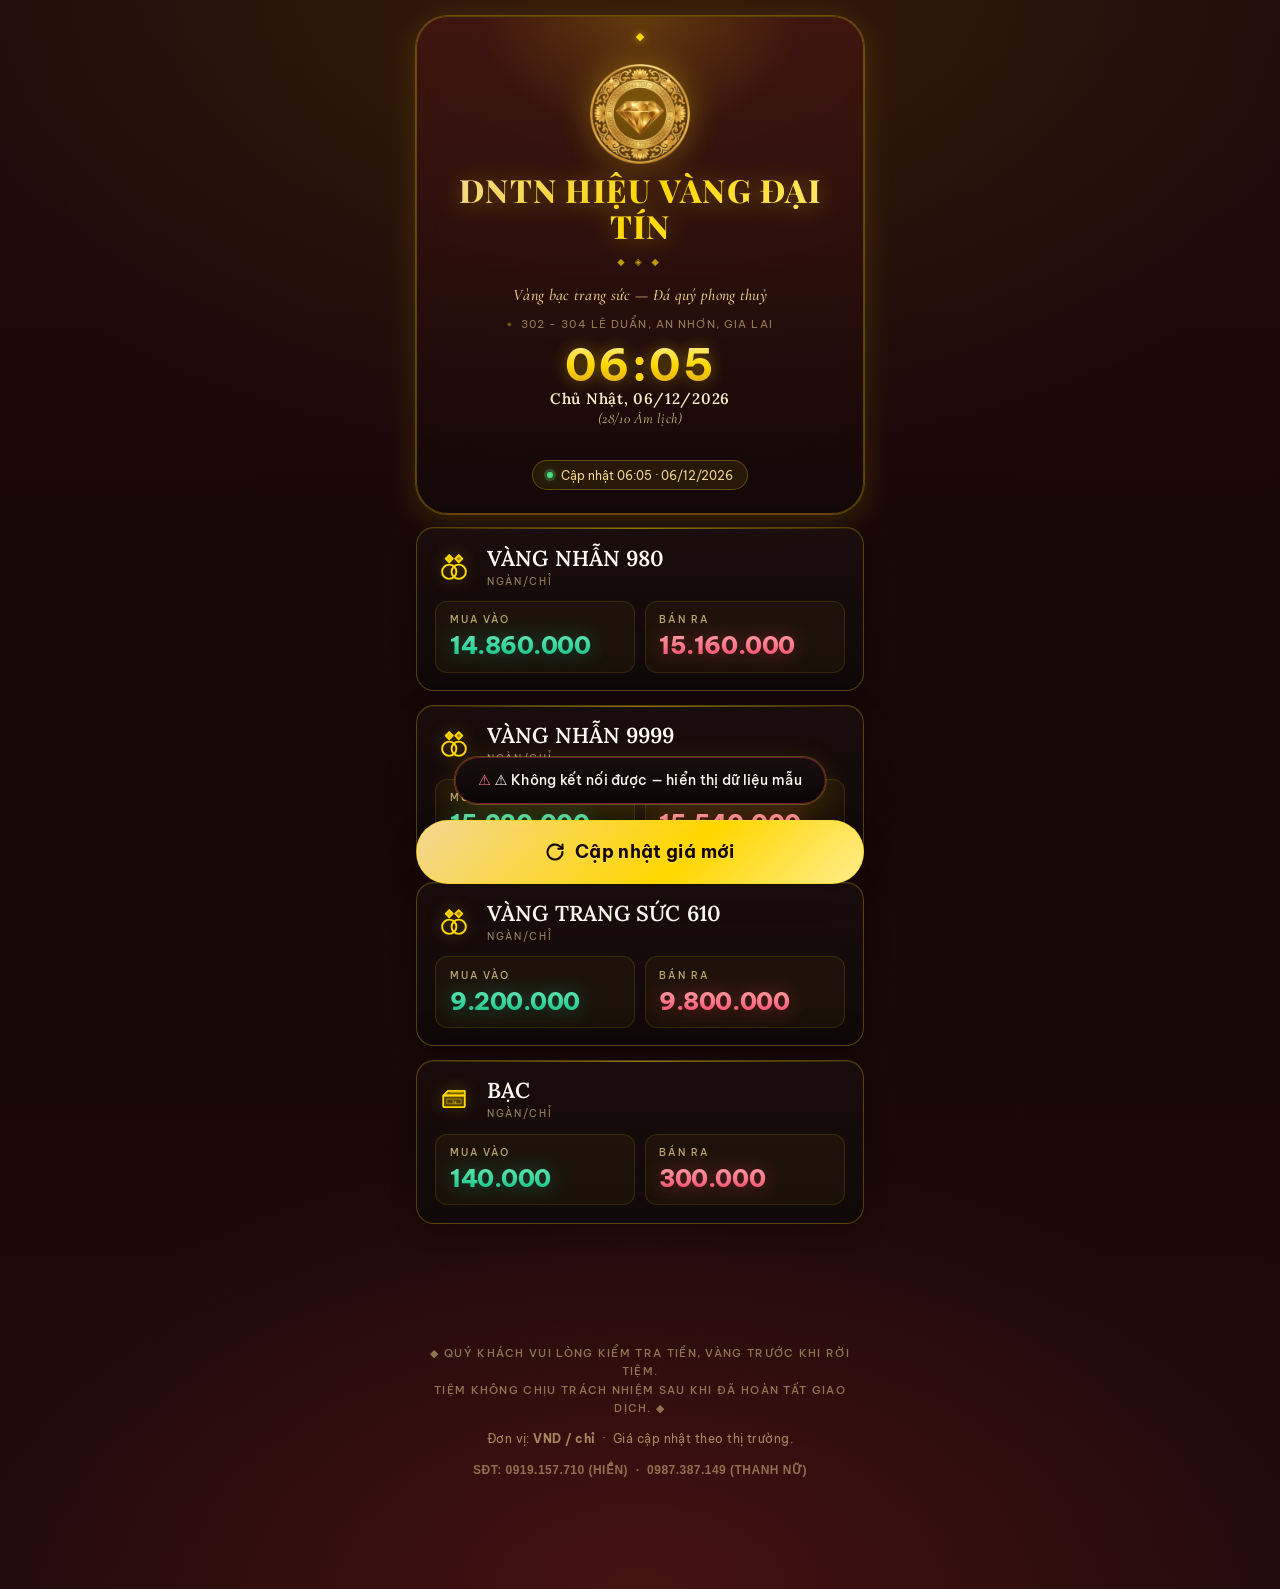
==== commit 5acf3189: "new-ui: TV dragon view, 3 design themes, FX effects, lunar clock - tv.html: rebuilt với effects pane" ====
--- a/index.html
+++ b/index.html
@@ -123,7 +123,7 @@
 
     <header class="public__header">
       <div class="mob__hero">
-        <img class="mob__logo" src="logo-dai-tin2.png" alt="Logo Đại Tín">
+        <img class="mob__logo" src="logo-dai-tin3.png" alt="Logo Đại Tín">
         <h1 class="public__shop-name">HIỆU VÀNG</h1>
         <div class="mob__ornament">◆ ◈ ◆</div>
         <div class="public__tagline">Đang tải…</div>
